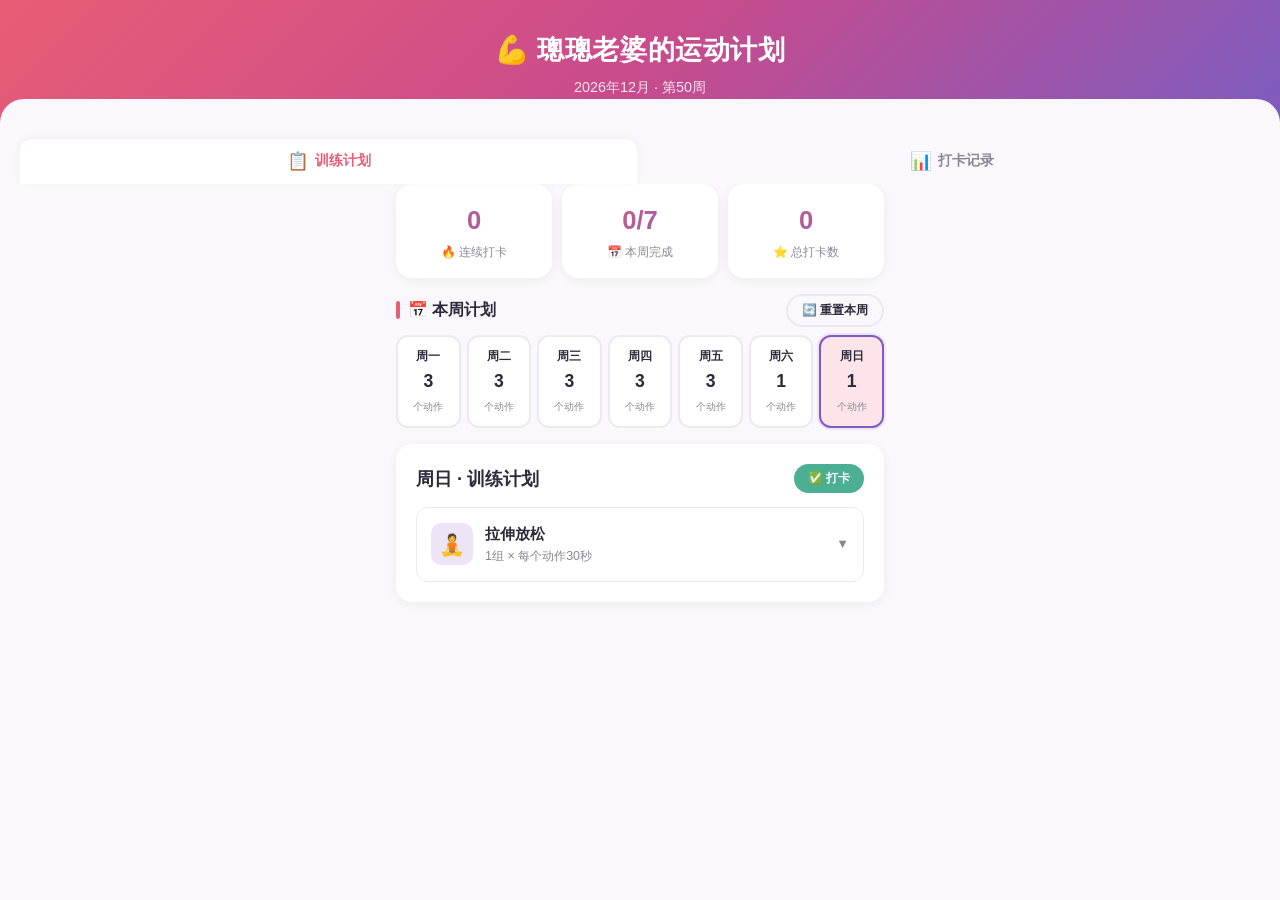
==== index.html @ e500bc90 "🔧 重构：分离管理页面和老婆视图，清理未使用文件" ====
<!DOCTYPE html>
<html lang="zh-CN">
<head>
<meta charset="UTF-8">
<meta name="viewport" content="width=device-width, initial-scale=1.0">
<title>💪 璁璁老婆的运动计划</title>
<script src="data/exercises.js"></script>
<style>
  :root {
    --bg: #faf8fc;
    --card: #ffffff;
    --primary: #e85d75;
    --primary-light: #fce4e9;
    --accent: #7c5cbf;
    --accent-light: #ede4f7;
    --text: #2d2a3a;
    --text-muted: #8a8695;
    --border: #eceaf0;
    --success: #4caf93;
    --success-light: #e6f7f1;
    --warning: #f0a855;
    --radius: 16px;
    --shadow: 0 2px 12px rgba(44,30,60,0.06);
    --shadow-lg: 0 8px 32px rgba(44,30,60,0.10);
  }
  * { margin:0; padding:0; box-sizing:border-box; }
  body {
    font-family: -apple-system, BlinkMacSystemFont, 'Segoe UI', 'PingFang SC', 'Microsoft YaHei', sans-serif;
    background: var(--bg);
    color: var(--text);
    line-height: 1.6;
    min-height: 100vh;
  }

  /* ===== HEADER ===== */
  .header {
    background: linear-gradient(135deg, #e85d75 0%, #c94b8c 50%, #7c5cbf 100%);
    color: #fff;
    padding: 28px 24px 24px;
    text-align: center;
    position: relative;
    overflow: hidden;
  }
  .header::after {
    content: '';
    position: absolute;
    bottom: 0; left: 0; right: 0;
    height: 24px;
    background: var(--bg);
    border-radius: 24px 24px 0 0;
  }
  .header h1 { font-size: 1.7rem; font-weight: 700; letter-spacing: 0.02em; }
  .header .subtitle { font-size: 0.9rem; opacity: 0.85; margin-top: 4px; }

  /* ===== TABS ===== */
  .tabs {
    display: flex;
    gap: 6px;
    padding: 16px 20px 0;
    background: var(--bg);
    position: sticky;
    top: 0;
    z-index: 10;
  }
  .tab {
    flex: 1;
    padding: 12px 8px;
    border: none;
    background: transparent;
    border-radius: 12px 12px 0 0;
    font-size: 0.85rem;
    font-weight: 600;
    color: var(--text-muted);
    cursor: pointer;
    transition: all 0.2s;
    display: flex;
    align-items: center;
    justify-content: center;
    gap: 6px;
  }
  .tab.active {
    background: var(--card);
    color: var(--primary);
    box-shadow: 0 -2px 8px rgba(0,0,0,0.04);
  }
  .tab .icon { font-size: 1.1rem; }

  /* ===== MAIN CONTENT ===== */
  .main {
    max-width: 520px;
    margin: 0 auto;
    padding: 0 16px 100px;
  }

  /* ===== STATS ROW ===== */
  .stats-row {
    display: grid;
    grid-template-columns: repeat(3, 1fr);
    gap: 10px;
    margin-bottom: 16px;
  }
  .stat-card {
    background: var(--card);
    border-radius: var(--radius);
    padding: 16px 12px;
    text-align: center;
    box-shadow: var(--shadow);
  }
  .stat-card .num {
    font-size: 1.6rem;
    font-weight: 800;
    background: linear-gradient(135deg, var(--primary), var(--accent));
    -webkit-background-clip: text;
    -webkit-text-fill-color: transparent;
    background-clip: text;
  }
  .stat-card .label { font-size: 0.75rem; color: var(--text-muted); margin-top: 2px; }

  /* ===== WEEK GRID ===== */
  .section-title {
    font-size: 1rem;
    font-weight: 700;
    margin: 20px 0 10px;
    display: flex;
    align-items: center;
    gap: 8px;
  }
  .section-title::before {
    content: '';
    width: 4px;
    height: 18px;
    background: var(--primary);
    border-radius: 2px;
  }
  .week-grid {
    display: grid;
    grid-template-columns: repeat(7, 1fr);
    gap: 6px;
    margin-bottom: 16px;
  }
  .day-chip {
    background: var(--card);
    border: 2px solid var(--border);
    border-radius: 12px;
    padding: 10px 4px;
    text-align: center;
    cursor: pointer;
    transition: all 0.2s;
    font-size: 0.72rem;
    position: relative;
  }
  .day-chip:hover { border-color: var(--primary-light); }
  .day-chip.active { border-color: var(--primary); background: var(--primary-light); }
  .day-chip.today { border-color: var(--accent); box-shadow: 0 0 0 2px var(--accent-light); }
  .day-chip.checked { background: var(--success-light); border-color: var(--success); }
  .day-chip.checked::after {
    content: '✓';
    position: absolute;
    top: -6px;
    right: -4px;
    background: var(--success);
    color: #fff;
    width: 18px;
    height: 18px;
    border-radius: 50%;
    font-size: 0.65rem;
    display: flex;
    align-items: center;
    justify-content: center;
    font-weight: 700;
  }
  .day-chip .day-name { font-weight: 600; display: block; }
  .day-chip .day-num { font-size: 1.1rem; font-weight: 700; display: block; margin: 2px 0; }

  /* ===== SELECTED DAY ===== */
  .selected-day-panel {
    background: var(--card);
    border-radius: var(--radius);
    padding: 20px;
    box-shadow: var(--shadow);
    margin-bottom: 16px;
  }
  .selected-day-header {
    display: flex;
    align-items: center;
    justify-content: space-between;
    margin-bottom: 14px;
  }
  .selected-day-header h3 { font-size: 1.15rem; }
  .btn {
    padding: 8px 18px;
    border-radius: 20px;
    border: none;
    font-weight: 600;
    font-size: 0.82rem;
    cursor: pointer;
    transition: all 0.2s;
    display: inline-flex;
    align-items: center;
    gap: 6px;
  }
  .btn-primary { background: var(--primary); color: #fff; }
  .btn-primary:hover { background: #d44a63; transform: translateY(-1px); box-shadow: 0 4px 12px rgba(232,93,117,0.35); }
  .btn-outline { background: transparent; border: 2px solid var(--border); color: var(--text); }
  .btn-outline:hover { border-color: var(--primary); color: var(--primary); }
  .btn-success { background: var(--success); color: #fff; }
  .btn-success:hover { background: #3d9e7d; }
  .btn-sm { padding: 6px 14px; font-size: 0.75rem; }

  /* ===== EXERCISE CARD ===== */
  .exercise-list { display: flex; flex-direction: column; gap: 10px; }
  .exercise-card {
    border: 1.5px solid var(--border);
    border-radius: 12px;
    overflow: hidden;
    transition: all 0.2s;
  }
  .exercise-card.expanded { border-color: var(--primary-light); box-shadow: var(--shadow); }
  .exercise-card-header {
    display: flex;
    align-items: center;
    padding: 14px;
    cursor: pointer;
    gap: 12px;
  }
  .exercise-card-header:hover { background: #faf9fc; }
  .exercise-icon {
    width: 42px;
    height: 42px;
    border-radius: 10px;
    display: flex;
    align-items: center;
    justify-content: center;
    font-size: 1.3rem;
    flex-shrink: 0;
  }
  .exercise-info { flex:1; min-width: 0; }
  .exercise-info .name { font-weight: 700; font-size: 0.95rem; }
  .exercise-info .meta { font-size: 0.78rem; color: var(--text-muted); }
  .exercise-arrow { color: var(--text-muted); transition: transform 0.2s; font-size: 0.8rem; }
  .exercise-card.expanded .exercise-arrow { transform: rotate(180deg); }
  .exercise-card-body { display: none; padding: 0 14px 16px; }
  .exercise-card.expanded .exercise-card-body { display: block; }

  /* ===== EXERCISE DETAILS ===== */
  .detail-block { margin-bottom: 12px; }
  .detail-label { font-size: 0.75rem; font-weight: 700; color: var(--text-muted); text-transform: uppercase; letter-spacing: 0.04em; margin-bottom: 4px; }
  .detail-text { font-size: 0.88rem; color: var(--text); line-height: 1.7; }
  .video-wrapper {
    position: relative;
    padding-bottom: 56.25%;
    height: 0;
    border-radius: 8px;
    overflow: hidden;
    margin-top: 8px;
    background: #f0eef4;
  }
  .video-wrapper iframe {
    position: absolute;
    top: 0; left: 0;
    width: 100%;
    height: 100%;
    border: none;
  }
  .video-placeholder {
    position: absolute;
    inset: 0;
    display: flex;
    flex-direction: column;
    align-items: center;
    justify-content: center;
    color: var(--text-muted);
    font-size: 0.85rem;
    gap: 8px;
  }
  .video-placeholder .play-icon {
    width: 48px; height: 48px;
    border-radius: 50%;
    background: rgba(0,0,0,0.08);
    display: flex;
    align-items: center;
    justify-content: center;
    font-size: 1.3rem;
  }
  .sets-reps { display: flex; gap: 8px; flex-wrap: wrap; }
  .sr-chip {
    background: var(--primary-light);
    color: var(--primary);
    padding: 4px 12px;
    border-radius: 20px;
    font-size: 0.78rem;
    font-weight: 600;
  }

  /* ===== PROGRESS ===== */
  .progress-bar-bg {
    height: 8px;
    background: var(--border);
    border-radius: 4px;
    overflow: hidden;
    margin: 8px 0;
  }
  .progress-bar-fill {
    height: 100%;
    background: linear-gradient(90deg, var(--primary), var(--accent));
    border-radius: 4px;
    transition: width 0.5s ease;
  }
  .history-item {
    display: flex;
    align-items: center;
    gap: 12px;
    padding: 12px 14px;
    background: var(--card);
    border-radius: 10px;
    margin-bottom: 8px;
    box-shadow: var(--shadow);
  }
  .history-date { font-weight: 700; font-size: 0.9rem; min-width: 60px; }
  .history-exercises { font-size: 0.82rem; color: var(--text-muted); flex:1; }
  .history-badge {
    padding: 4px 10px;
    border-radius: 20px;
    font-size: 0.72rem;
    font-weight: 700;
    background: var(--success-light);
    color: var(--success);
  }

  /* ===== RESPONSIVE ===== */
  @media (max-width: 420px) {
    .week-grid { gap: 3px; }
    .day-chip { padding: 8px 2px; font-size: 0.68rem; border-radius: 8px; }
    .stats-row { gap: 6px; }
    .stat-card { padding: 12px 8px; }
  }

  .empty-state {
    text-align: center;
    padding: 40px 20px;
    color: var(--text-muted);
  }
  .empty-state .emoji { font-size: 3rem; margin-bottom: 12px; }
</style>
</head>
<body>

<div class="header">
  <h1>💪 璁璁老婆的运动计划</h1>
  <div class="subtitle" id="headerDate">2026年7月 · 第5周</div>
</div>

<div class="tabs">
  <button class="tab active" onclick="switchTab('plan')"><span class="icon">📋</span> 训练计划</button>
  <button class="tab" onclick="switchTab('progress')"><span class="icon">📊</span> 打卡记录</button>
</div>

<div class="main">
  <!-- ===== TAB: PLAN ===== -->
  <div id="tab-plan">
    <!-- Stats -->
    <div class="stats-row">
      <div class="stat-card">
        <div class="num" id="stat-streak">0</div>
        <div class="label">🔥 连续打卡</div>
      </div>
      <div class="stat-card">
        <div class="num" id="stat-week">0/7</div>
        <div class="label">📅 本周完成</div>
      </div>
      <div class="stat-card">
        <div class="num" id="stat-total">0</div>
        <div class="label">⭐ 总打卡数</div>
      </div>
    </div>

    <!-- Week selector -->
    <div style="display:flex;align-items:center;justify-content:space-between;margin-bottom:8px;">
      <div class="section-title" style="margin:0;">📅 本周计划</div>
      <button class="btn btn-outline btn-sm" onclick="resetWeek()">🔄 重置本周</button>
    </div>

    <!-- Day chips -->
    <div class="week-grid" id="weekGrid"></div>

    <!-- Selected day panel -->
    <div class="selected-day-panel" id="dayPanel">
      <div class="selected-day-header">
        <h3 id="dayPanelTitle">星期一</h3>
        <button class="btn btn-success btn-sm" id="btnCheckin" onclick="checkinDay()">✅ 打卡</button>
      </div>
      <div class="exercise-list" id="exerciseList"></div>
    </div>
  </div>

  <!-- ===== TAB: PROGRESS ===== -->
  <div id="tab-progress" style="display:none;">
    <div class="section-title">📊 本月进展</div>
    <div style="background:var(--card);border-radius:var(--radius);padding:20px;box-shadow:var(--shadow);margin-bottom:16px;">
      <div style="display:flex;justify-content:space-between;margin-bottom:4px;">
        <span style="font-weight:700;">本月完成率</span>
        <span style="font-weight:700;color:var(--primary);" id="monthRate">0%</span>
      </div>
      <div class="progress-bar-bg">
        <div class="progress-bar-fill" id="monthProgress" style="width:0%;"></div>
      </div>
      <div style="font-size:0.78rem;color:var(--text-muted);margin-top:4px;" id="monthDetail">已完成 0 天 / 共 31 天</div>
    </div>

    <div class="section-title">📝 打卡历史</div>
    <div id="historyList">
      <div class="empty-state">
        <div class="emoji">🏃‍♀️</div>
        <div>还没有打卡记录<br>开始你的第一次训练吧！</div>
      </div>
    </div>
  </div>
</div>

<script>
// ===== DATA =====
const STORAGE_KEY = 'workout_planner_data';
const DAY_NAMES = ['周一', '周二', '周三', '周四', '周五', '周六', '周日'];
const DAY_KEYS = ['mon','tue','wed','thu','fri','sat','sun'];

// Use exercise library from data/exercises.js (EXERCISE_LIBRARY + WEEKLY_PLAN)
// Falls back to empty objects if the file didn't load
const LIBRARY = typeof EXERCISE_LIBRARY !== 'undefined' ? EXERCISE_LIBRARY : {};
const PLAN = typeof WEEKLY_PLAN !== 'undefined' ? WEEKLY_PLAN : {};

// ===== STATE =====
let appData = loadData();
let selectedDay = DAY_KEYS[new Date().getDay() === 0 ? 6 : new Date().getDay() - 1];

function getDefaultData() {
  const data = {
    weeks: {},
    checkins: {},
    created: new Date().toISOString()
  };
  const weekKey = getCurrentWeekKey();
  data.weeks[weekKey] = {};
  DAY_KEYS.forEach((day) => {
    data.weeks[weekKey][day] = [];
    const names = PLAN[day] || [];
    names.forEach((name) => {
      if (LIBRARY[name]) {
        data.weeks[weekKey][day].push({ name: name, ...LIBRARY[name] });
      }
    });
  });
  return data;
}

function loadData() {
  try {
    const raw = localStorage.getItem(STORAGE_KEY);
    if (raw) {
      const data = JSON.parse(raw);
      if (data.weeks && data.checkins) return data;
    }
  } catch(e) {}
  return getDefaultData();
}

function saveData() {
  localStorage.setItem(STORAGE_KEY, JSON.stringify(appData));
}

function getCurrentWeekKey() {
  const now = new Date();
  const startOfYear = new Date(now.getFullYear(), 0, 1);
  const weekNum = Math.ceil(((now - startOfYear) / 86400000 + startOfYear.getDay() + 1) / 7);
  return `${now.getFullYear()}-W${weekNum}`;
}

function getTodayKey() {
  const now = new Date();
  return `${now.getFullYear()}-${String(now.getMonth()+1).padStart(2,'0')}-${String(now.getDate()).padStart(2,'0')}`;
}

function getWeekExercises() {
  const wk = getCurrentWeekKey();
  if (!appData.weeks[wk]) appData.weeks[wk] = {};
  return appData.weeks[wk];
}

// ===== RENDER =====
function renderAll() {
  renderWeekGrid();
  renderDayPanel();
  renderProgress();
  renderStats();
  updateHeader();
}

function updateHeader() {
  const now = new Date();
  const startOfYear = new Date(now.getFullYear(), 0, 1);
  const weekNum = Math.ceil(((now - startOfYear) / 86400000 + startOfYear.getDay() + 1) / 7);
  document.getElementById('headerDate').textContent =
    `${now.getFullYear()}年${now.getMonth()+1}月 · 第${weekNum}周`;
}

function renderWeekGrid() {
  const grid = document.getElementById('weekGrid');
  const today = new Date().getDay();
  const todayIdx = today === 0 ? 6 : today - 1;
  const weekData = getWeekExercises();

  grid.innerHTML = DAY_KEYS.map((key, i) => {
    const exercises = weekData[key] || [];
    const hasContent = exercises.length > 0;
    const dateKey = getDateKeyForDay(i);
    const isChecked = !!appData.checkins[dateKey];
    let cls = 'day-chip';
    if (key === selectedDay) cls += ' active';
    if (i === todayIdx) cls += ' today';
    if (isChecked) cls += ' checked';
    return `<div class="${cls}" onclick="selectDay('${key}')">
      <span class="day-name">${DAY_NAMES[i]}</span>
      <span class="day-num">${hasContent ? exercises.length : '-'}</span>
      <span style="font-size:0.65rem;color:var(--text-muted);">${hasContent ? '个动作' : '休息'}</span>
    </div>`;
  }).join('');
}

function renderDayPanel() {
  const weekData = getWeekExercises();
  const exercises = weekData[selectedDay] || [];
  const dayName = DAY_NAMES[DAY_KEYS.indexOf(selectedDay)];
  const dateKey = getDateKeyForSelected();
  const isChecked = !!appData.checkins[dateKey];

  document.getElementById('dayPanelTitle').textContent = `${dayName} · 训练计划`;
  const btnCheckin = document.getElementById('btnCheckin');
  btnCheckin.textContent = isChecked ? '✅ 已打卡' : '✅ 打卡';
  btnCheckin.className = isChecked ? 'btn btn-sm' : 'btn btn-success btn-sm';
  if (isChecked) {
    btnCheckin.style.background = '#e6f7f1';
    btnCheckin.style.color = '#4caf93';
    btnCheckin.style.cursor = 'default';
  } else {
    btnCheckin.style.background = '';
    btnCheckin.style.color = '';
    btnCheckin.style.cursor = '';
  }

  const list = document.getElementById('exerciseList');
  if (exercises.length === 0) {
    list.innerHTML = `<div class="empty-state">
      <div class="emoji">🏖️</div>
      <div>今天是休息日~</div>
    </div>`;
    return;
  }

  list.innerHTML = exercises.map((ex, idx) => {
    const typeIcons = { strength: '🏋️', cardio: '🏃', flexibility: '🧘', core: '🎯' };
    const typeColors = { strength: '#fce4e9', cardio: '#fff3e0', flexibility: '#ede4f7', core: '#e3f2fd' };
    const icon = typeIcons[ex.type] || '💪';
    const bg = typeColors[ex.type] || '#fce4e9';
    const videoHtml = ex.video
      ? `<div class="detail-block">
          <div class="detail-label">🎬 教学视频</div>
          <div class="video-wrapper">${parseVideoEmbed(ex.video)}</div>
        </div>`
      : `<div class="detail-block">
          <div class="detail-label">🎬 教学视频</div>
          <div class="video-wrapper">
            <div class="video-placeholder">
              <div class="play-icon">📹</div>
              <span>暂无教学视频</span>
            </div>
          </div>
        </div>`;

    return `<div class="exercise-card" id="ex-card-${idx}">
      <div class="exercise-card-header" onclick="toggleExercise(${idx})">
        <div class="exercise-icon" style="background:${bg};">${icon}</div>
        <div class="exercise-info">
          <div class="name">${escapeHtml(ex.name)}</div>
          <div class="meta">${ex.sets}组 × ${ex.reps}</div>
        </div>
        <span class="exercise-arrow">▼</span>
      </div>
      <div class="exercise-card-body">
        <div class="detail-block">
          <div class="detail-label">📐 组数 & 次数</div>
          <div class="sets-reps">
            <span class="sr-chip">${ex.sets} 组</span>
            <span class="sr-chip">${ex.reps}</span>
          </div>
        </div>
        <div class="detail-block">
          <div class="detail-label">📖 动作详解</div>
          <div class="detail-text">${escapeHtml(ex.desc || '暂无详细讲解').replace(/\n/g, '<br>')}</div>
        </div>
        ${videoHtml}
      </div>
    </div>`;
  }).join('');
}

function renderStats() {
  const weekData = getWeekExercises();
  let weekChecked = 0;
  DAY_KEYS.forEach((day, i) => {
    const dk = getDateKeyForDay(i);
    if (appData.checkins[dk]) weekChecked++;
  });

  const totalCheckins = Object.keys(appData.checkins).length;

  let streak = 0;
  const now = new Date();
  for (let i = 0; i < 365; i++) {
    const d = new Date(now);
    d.setDate(d.getDate() - i);
    const key = `${d.getFullYear()}-${String(d.getMonth()+1).padStart(2,'0')}-${String(d.getDate()).padStart(2,'0')}`;
    if (appData.checkins[key]) streak++;
    else break;
  }

  document.getElementById('stat-streak').textContent = streak;
  document.getElementById('stat-week').textContent = `${weekChecked}/7`;
  document.getElementById('stat-total').textContent = totalCheckins;
}

function renderProgress() {
  const now = new Date();
  const year = now.getFullYear();
  const month = now.getMonth();
  const daysInMonth = new Date(year, month+1, 0).getDate();
  let checkedInMonth = 0;

  const historyItems = [];
  const allDates = Object.keys(appData.checkins).sort().reverse();

  for (const dk of allDates) {
    const [y, m] = dk.split('-').map(Number);
    if (y === year && m === month + 1) checkedInMonth++;
    if (historyItems.length < 30) {
      historyItems.push(dk);
    }
  }

  const rate = daysInMonth > 0 ? Math.round((checkedInMonth / daysInMonth) * 100) : 0;
  document.getElementById('monthRate').textContent = rate + '%';
  document.getElementById('monthProgress').style.width = rate + '%';
  document.getElementById('monthDetail').textContent = `已完成 ${checkedInMonth} 天 / 共 ${daysInMonth} 天`;

  const histList = document.getElementById('historyList');
  if (historyItems.length === 0) {
    histList.innerHTML = `<div class="empty-state">
      <div class="emoji">🏃‍♀️</div>
      <div>还没有打卡记录<br>开始你的第一次训练吧！</div>
    </div>`;
    return;
  }

  histList.innerHTML = historyItems.map(dk => {
    const [y, m, d] = dk.split('-').map(Number);
    const date = new Date(y, m-1, d);
    const dayNames = ['周日','周一','周二','周三','周四','周五','周六'];
    const dayName = dayNames[date.getDay()];
    return `<div class="history-item">
      <div class="history-date">${m}/${d}<br><small>${dayName}</small></div>
      <div class="history-exercises">完成训练计划</div>
      <div class="history-badge">✅ 已打卡</div>
    </div>`;
  }).join('');
}

// ===== HELPERS =====
function getDateKeyForDay(dayIndex) {
  const now = new Date();
  const currentDay = now.getDay();
  const mondayOffset = currentDay === 0 ? -6 : 1 - currentDay;
  const monday = new Date(now);
  monday.setDate(now.getDate() + mondayOffset);
  const target = new Date(monday);
  target.setDate(monday.getDate() + dayIndex);
  return `${target.getFullYear()}-${String(target.getMonth()+1).padStart(2,'0')}-${String(target.getDate()).padStart(2,'0')}`;
}

function getDateKeyForSelected() {
  return getDateKeyForDay(DAY_KEYS.indexOf(selectedDay));
}

function parseVideoEmbed(url) {
  if (!url) return '';
  let match = url.match(/(?:youtube\.com\/watch\?v=|youtu\.be\/|youtube\.com\/embed\/)([a-zA-Z0-9_-]+)/);
  if (match) {
    return `<iframe src="https://www.youtube.com/embed/${match[1]}" allowfullscreen></iframe>`;
  }
  match = url.match(/bilibili\.com\/video\/(BV[a-zA-Z0-9]+)/);
  if (match) {
    return `<iframe src="https://player.bilibili.com/player.html?bvid=${match[1]}&page=1" allowfullscreen></iframe>`;
  }
  match = url.match(/b23\.tv\/([a-zA-Z0-9]+)/);
  if (match) {
    return `<div style="text-align:center;padding:12px;color:var(--text-muted);">🔗 B站短链接：<br><a href="${escapeHtml(url)}" target="_blank">${escapeHtml(url)}</a></div>`;
  }
  if (url.includes('<iframe')) return url;
  return `<div style="text-align:center;padding:12px;color:var(--text-muted);">🔗 <a href="${escapeHtml(url)}" target="_blank">点击查看视频</a></div>`;
}

function escapeHtml(str) {
  const div = document.createElement('div');
  div.textContent = str;
  return div.innerHTML;
}

// ===== ACTIONS =====
function switchTab(tab) {
  document.querySelectorAll('.tab').forEach(t => t.classList.remove('active'));
  document.querySelectorAll('.tab').forEach(t => {
    if (t.textContent.includes(tab === 'plan' ? '训练计划' : '打卡记录')) t.classList.add('active');
  });
  document.getElementById('tab-plan').style.display = tab === 'plan' ? 'block' : 'none';
  document.getElementById('tab-progress').style.display = tab === 'progress' ? 'block' : 'none';
  if (tab === 'progress') renderProgress();
}

function selectDay(dayKey) {
  selectedDay = dayKey;
  renderAll();
}

function toggleExercise(idx) {
  const card = document.getElementById('ex-card-' + idx);
  if (card) card.classList.toggle('expanded');
}

function checkinDay() {
  const dateKey = getDateKeyForSelected();
  const weekData = getWeekExercises();
  const exercises = weekData[selectedDay] || [];

  if (exercises.length === 0) {
    alert('今天没有训练计划，休息也是训练的一部分哦~ 🏖️');
    return;
  }

  if (appData.checkins[dateKey]) {
    if (confirm('今天已经打卡了，要取消打卡吗？')) {
      delete appData.checkins[dateKey];
      saveData();
      renderAll();
    }
    return;
  }

  if (confirm(`确认完成"${DAY_NAMES[DAY_KEYS.indexOf(selectedDay)]}"的训练计划？\n${exercises.length}个动作等着你！💪`)) {
    appData.checkins[dateKey] = true;
    saveData();
    renderAll();
    const panel = document.getElementById('dayPanel');
    panel.style.transform = 'scale(1.02)';
    setTimeout(() => { panel.style.transform = ''; }, 200);
  }
}

function resetWeek() {
  if (confirm('确定要重置本周所有训练计划吗？（打卡记录不会清除）')) {
    const wk = getCurrentWeekKey();
    appData.weeks[wk] = {};
    DAY_KEYS.forEach((day) => {
      appData.weeks[wk][day] = [];
      const names = PLAN[day] || [];
      names.forEach((name) => {
        if (LIBRARY[name]) {
          appData.weeks[wk][day].push({ name: name, ...LIBRARY[name] });
        }
      });
    });
    saveData();
    renderAll();
  }
}

// ===== INIT =====
renderAll();
</script>
</body>
</html>
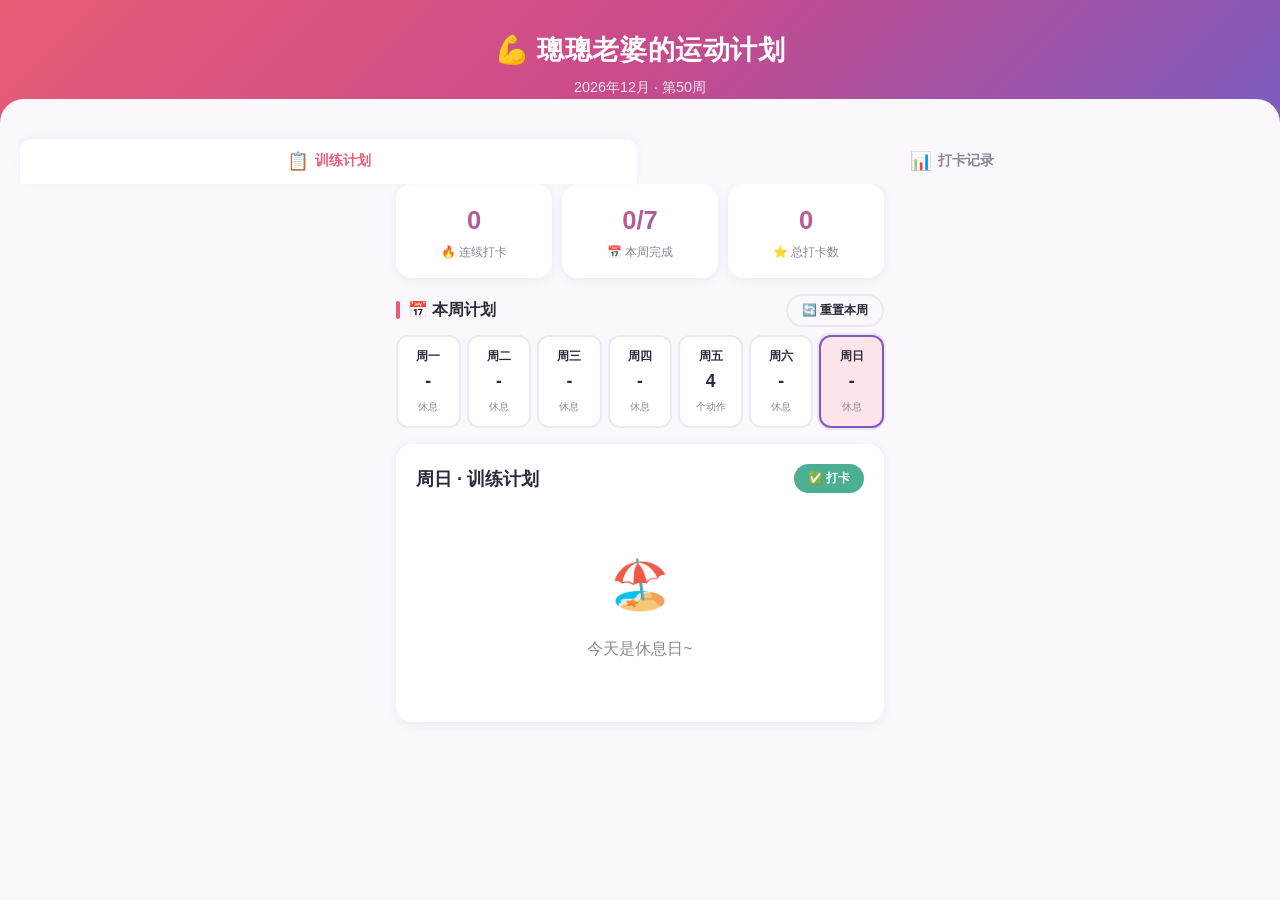
==== commit b6f71165: "✨ 视频下方添加「在哔哩哔哩中打开」链接 + 智能清洗分享文案" ====
--- a/index.html
+++ b/index.html
@@ -561,10 +561,17 @@
     const icon = typeIcons[ex.type] || '💪';
     const bg = typeColors[ex.type] || '#fce4e9';
     const videoHtml = ex.video
-      ? `<div class="detail-block">
-          <div class="detail-label">🎬 教学视频</div>
-          <div class="video-wrapper">${parseVideoEmbed(ex.video)}</div>
-        </div>`
+      ? (() => {
+          const v = parseVideoEmbed(ex.video);
+          const bLink = v.bilibiliUrl
+            ? `<div style="text-align:center;margin-top:6px;"><a href="${escapeHtml(v.bilibiliUrl)}" target="_blank" style="color:var(--primary);font-size:0.78rem;font-weight:600;text-decoration:none;">📱 在哔哩哔哩中打开 →</a></div>`
+            : '';
+          return `<div class="detail-block">
+            <div class="detail-label">🎬 教学视频</div>
+            <div class="video-wrapper">${v.embed}</div>
+            ${bLink}
+          </div>`;
+        })()
       : `<div class="detail-block">
           <div class="detail-label">🎬 教学视频</div>
           <div class="video-wrapper">
@@ -689,21 +696,46 @@
 }
 
 function parseVideoEmbed(url) {
-  if (!url) return '';
-  let match = url.match(/(?:youtube\.com\/watch\?v=|youtu\.be\/|youtube\.com\/embed\/)([a-zA-Z0-9_-]+)/);
+  if (!url) return { embed: '', bilibiliUrl: '' };
+  let match;
+
+  // Extract clean URL from B站 share text like "【标题】https://www.bilibili.com/video/BV..."
+  let cleanUrl = url;
+  let m = url.match(/(https?:\/\/[^\s]*bilibili\.com\/video\/BV[a-zA-Z0-9]+[^\s\]】]*)/);
+  if (m) cleanUrl = m[1];
+
+  // YouTube
+  match = cleanUrl.match(/(?:youtube\.com\/watch\?v=|youtu\.be\/|youtube\.com\/embed\/)([a-zA-Z0-9_-]+)/);
   if (match) {
-    return `<iframe src="https://www.youtube.com/embed/${match[1]}" allowfullscreen></iframe>`;
-  }
-  match = url.match(/bilibili\.com\/video\/(BV[a-zA-Z0-9]+)/);
+    return { embed: `<iframe src="https://www.youtube.com/embed/${match[1]}" allowfullscreen></iframe>`, bilibiliUrl: '' };
+  }
+
+  // Bilibili BV
+  match = cleanUrl.match(/bilibili\.com\/video\/(BV[a-zA-Z0-9]+)/);
   if (match) {
-    return `<iframe src="https://player.bilibili.com/player.html?bvid=${match[1]}&page=1" allowfullscreen></iframe>`;
-  }
-  match = url.match(/b23\.tv\/([a-zA-Z0-9]+)/);
+    const bv = match[1];
+    const bUrl = `https://www.bilibili.com/video/${bv}`;
+    return {
+      embed: `<iframe src="https://player.bilibili.com/player.html?bvid=${bv}&page=1&high_quality=1" allowfullscreen></iframe>`,
+      bilibiliUrl: bUrl
+    };
+  }
+
+  // B23 short link
+  match = cleanUrl.match(/b23\.tv\/([a-zA-Z0-9]+)/);
   if (match) {
-    return `<div style="text-align:center;padding:12px;color:var(--text-muted);">🔗 B站短链接：<br><a href="${escapeHtml(url)}" target="_blank">${escapeHtml(url)}</a></div>`;
-  }
-  if (url.includes('<iframe')) return url;
-  return `<div style="text-align:center;padding:12px;color:var(--text-muted);">🔗 <a href="${escapeHtml(url)}" target="_blank">点击查看视频</a></div>`;
+    return { embed: `<div style="text-align:center;padding:12px;color:var(--text-muted);">🔗 <a href="${escapeHtml(cleanUrl)}" target="_blank">在哔哩哔哩中打开</a></div>`, bilibiliUrl: cleanUrl };
+  }
+
+  if (url.includes('<iframe')) return { embed: url, bilibiliUrl: '' };
+
+  // Unknown format — try to extract any URL
+  m = url.match(/(https?:\/\/[^\s\]】]+)/);
+  if (m) {
+    return { embed: `<div style="text-align:center;padding:12px;color:var(--text-muted);">🔗 <a href="${escapeHtml(m[1])}" target="_blank">点击查看视频</a></div>`, bilibiliUrl: m[1] };
+  }
+
+  return { embed: `<div style="text-align:center;padding:12px;color:var(--text-muted);">🔗 <a href="${escapeHtml(url)}" target="_blank">点击查看视频</a></div>`, bilibiliUrl: url };
 }
 
 function escapeHtml(str) {
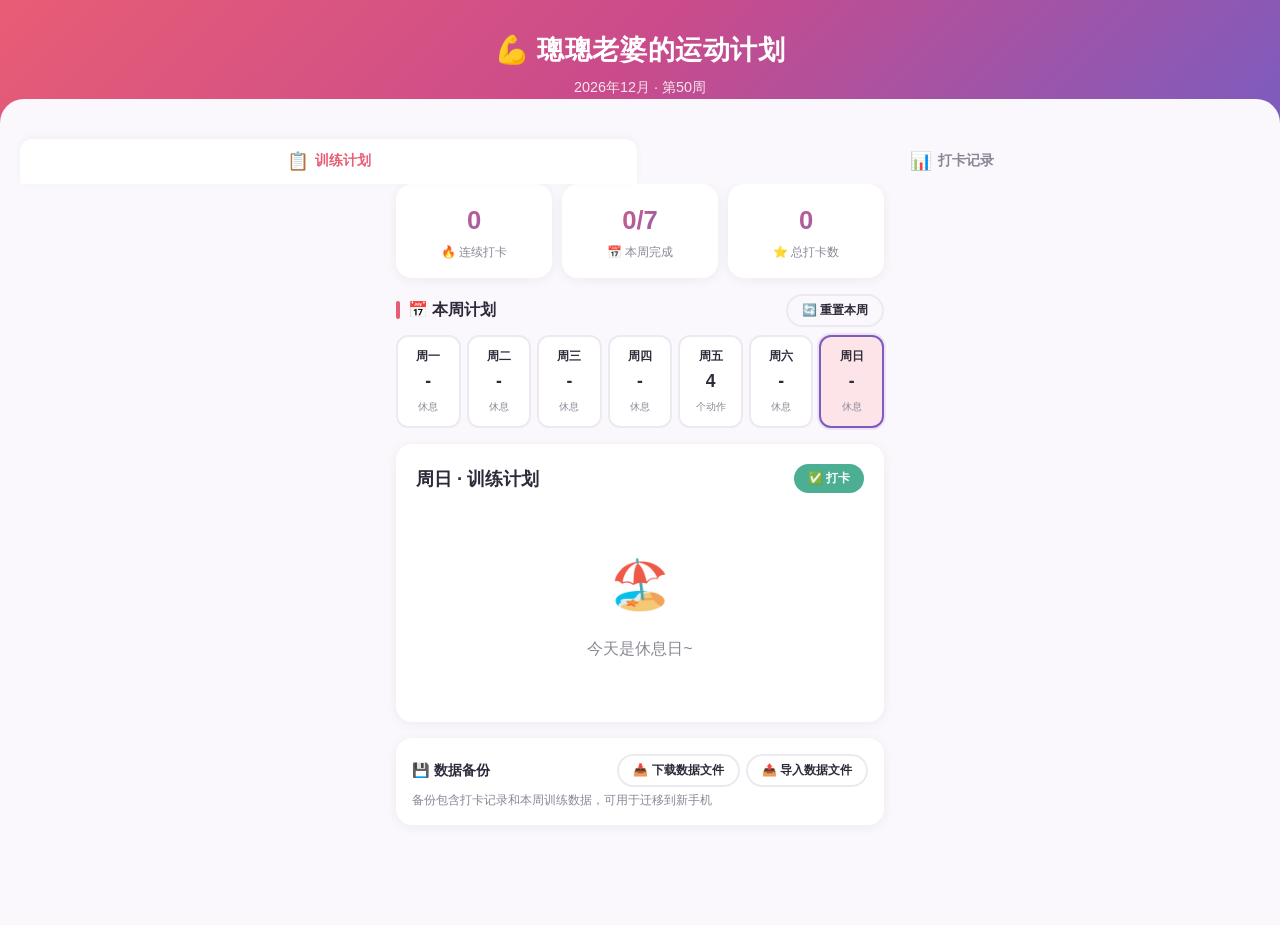
==== commit 11e03145: "✨ 添加数据备份与导入功能（index.html + admin.html）" ====
--- a/index.html
+++ b/index.html
@@ -390,6 +390,19 @@
         <button class="btn btn-success btn-sm" id="btnCheckin" onclick="checkinDay()">✅ 打卡</button>
       </div>
       <div class="exercise-list" id="exerciseList"></div>
+    </div>
+
+    <!-- Data backup -->
+    <div style="background:var(--card);border-radius:var(--radius);padding:16px;box-shadow:var(--shadow);margin-top:12px;">
+      <div style="display:flex;align-items:center;justify-content:space-between;flex-wrap:wrap;gap:8px;">
+        <span style="font-weight:700;font-size:0.88rem;">💾 数据备份</span>
+        <div style="display:flex;gap:6px;">
+          <button class="btn btn-outline btn-sm" onclick="downloadBackup()">📥 下载数据文件</button>
+          <button class="btn btn-outline btn-sm" onclick="document.getElementById('importFile').click()">📤 导入数据文件</button>
+        </div>
+      </div>
+      <div style="font-size:0.73rem;color:var(--text-muted);margin-top:4px;">备份包含打卡记录和本周训练数据，可用于迁移到新手机</div>
+      <input type="file" id="importFile" accept=".json" style="display:none;" onchange="importBackup(event)">
     </div>
   </div>
 
@@ -812,6 +825,49 @@
   }
 }
 
+// ===== BACKUP =====
+function downloadBackup() {
+  const data = JSON.stringify(appData, null, 2);
+  const blob = new Blob([data], { type: 'application/json;charset=utf-8' });
+  const url = URL.createObjectURL(blob);
+  const a = document.createElement('a');
+  a.href = url;
+  const now = new Date();
+  const dateStr = `${now.getFullYear()}-${String(now.getMonth()+1).padStart(2,'0')}-${String(now.getDate()).padStart(2,'0')}`;
+  a.download = `workout-backup-${dateStr}.json`;
+  document.body.appendChild(a);
+  a.click();
+  document.body.removeChild(a);
+  URL.revokeObjectURL(url);
+}
+
+function importBackup(event) {
+  const file = event.target.files[0];
+  if (!file) return;
+  if (!confirm('导入数据将覆盖当前所有打卡记录和训练数据，确定继续？')) {
+    event.target.value = '';
+    return;
+  }
+  const reader = new FileReader();
+  reader.onload = function(e) {
+    try {
+      const data = JSON.parse(e.target.result);
+      if (data.weeks && data.checkins) {
+        appData = data;
+        saveData();
+        renderAll();
+        alert('✅ 数据导入成功！');
+      } else {
+        alert('⚠️ 文件格式不正确，请选择 workout-planner 备份文件');
+      }
+    } catch(err) {
+      alert('⚠️ 文件解析失败，请确认选择的是 JSON 备份文件');
+    }
+  };
+  reader.readAsText(file);
+  event.target.value = '';
+}
+
 // ===== INIT =====
 renderAll();
 </script>
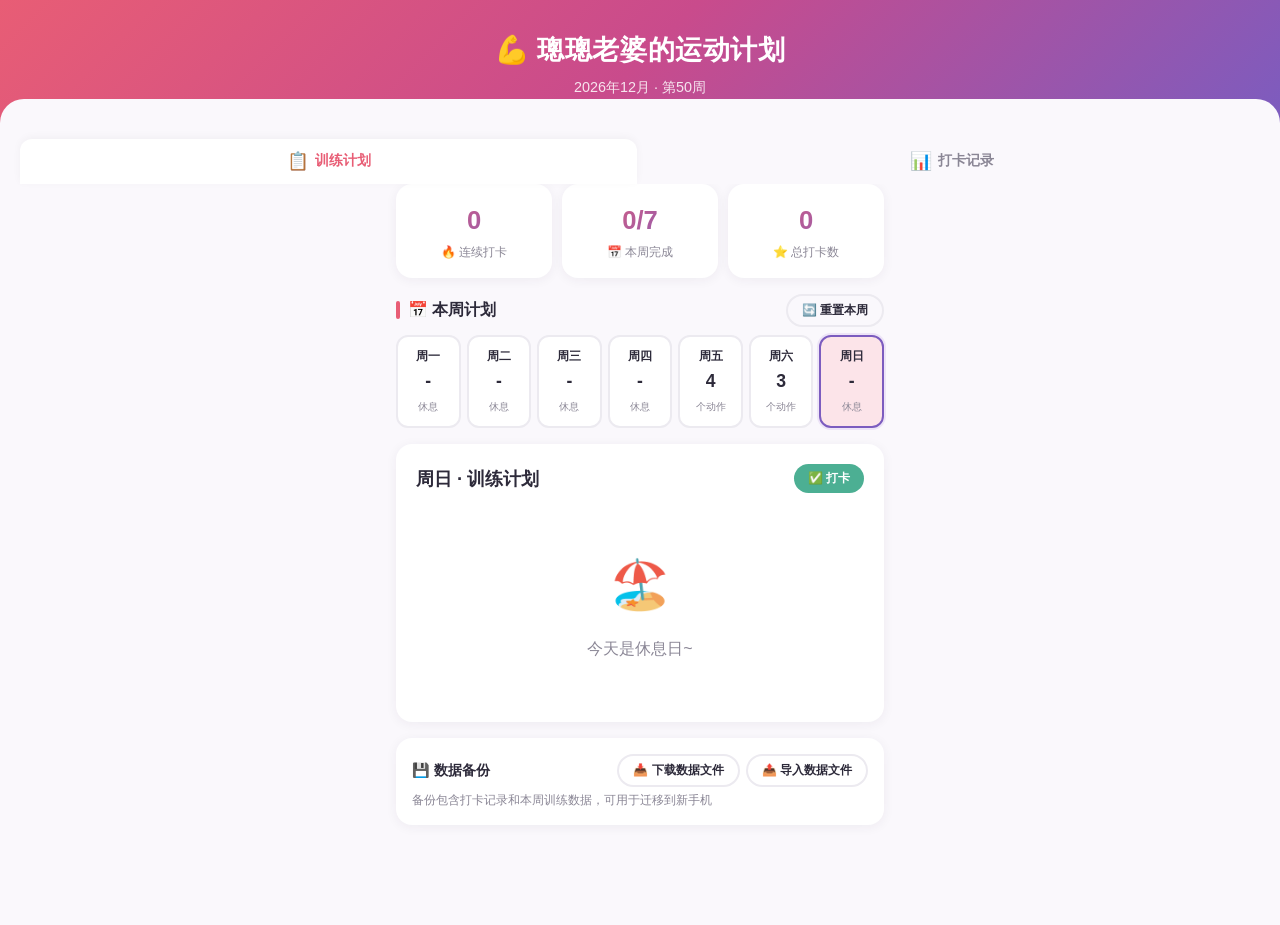
==== commit 22939b42: "✨ 支持抖音视频链接嵌入播放" ====
--- a/index.html
+++ b/index.html
@@ -579,10 +579,13 @@
           const bLink = v.bilibiliUrl
             ? `<div style="text-align:center;margin-top:6px;"><a href="${escapeHtml(v.bilibiliUrl)}" target="_blank" style="color:var(--primary);font-size:0.78rem;font-weight:600;text-decoration:none;">📱 在哔哩哔哩中打开 →</a></div>`
             : '';
+          const dLink = v.douyinUrl
+            ? `<div style="text-align:center;margin-top:6px;"><a href="${escapeHtml(v.douyinUrl)}" target="_blank" style="color:var(--primary);font-size:0.78rem;font-weight:600;text-decoration:none;">📱 在抖音中打开 →</a></div>`
+            : '';
           return `<div class="detail-block">
             <div class="detail-label">🎬 教学视频</div>
             <div class="video-wrapper">${v.embed}</div>
-            ${bLink}
+            ${bLink}${dLink}
           </div>`;
         })()
       : `<div class="detail-block">
@@ -738,6 +741,23 @@
   match = cleanUrl.match(/b23\.tv\/([a-zA-Z0-9]+)/);
   if (match) {
     return { embed: `<div style="text-align:center;padding:12px;color:var(--text-muted);">🔗 <a href="${escapeHtml(cleanUrl)}" target="_blank">在哔哩哔哩中打开</a></div>`, bilibiliUrl: cleanUrl };
+  }
+
+  // Douyin — video page URL
+  match = cleanUrl.match(/douyin\.com\/video\/(\d+)/);
+  if (match) {
+    const videoId = match[1];
+    const dyUrl = `https://www.douyin.com/video/${videoId}`;
+    return {
+      embed: `<iframe src="https://www.douyin.com/embed/${videoId}" allowfullscreen sandbox="allow-scripts allow-same-origin allow-popups" referrerpolicy="no-referrer"></iframe>`,
+      bilibiliUrl: '',
+      douyinUrl: dyUrl
+    };
+  }
+
+  // Douyin — short link (can't resolve client-side, show link)
+  if (/v\.douyin\.com\/[a-zA-Z0-9]+/.test(cleanUrl)) {
+    return { embed: `<div style="text-align:center;padding:12px;color:var(--text-muted);">🔗 <a href="${escapeHtml(cleanUrl)}" target="_blank">在抖音中打开</a></div>`, bilibiliUrl: '', douyinUrl: cleanUrl };
   }
 
   if (url.includes('<iframe')) return { embed: url, bilibiliUrl: '' };
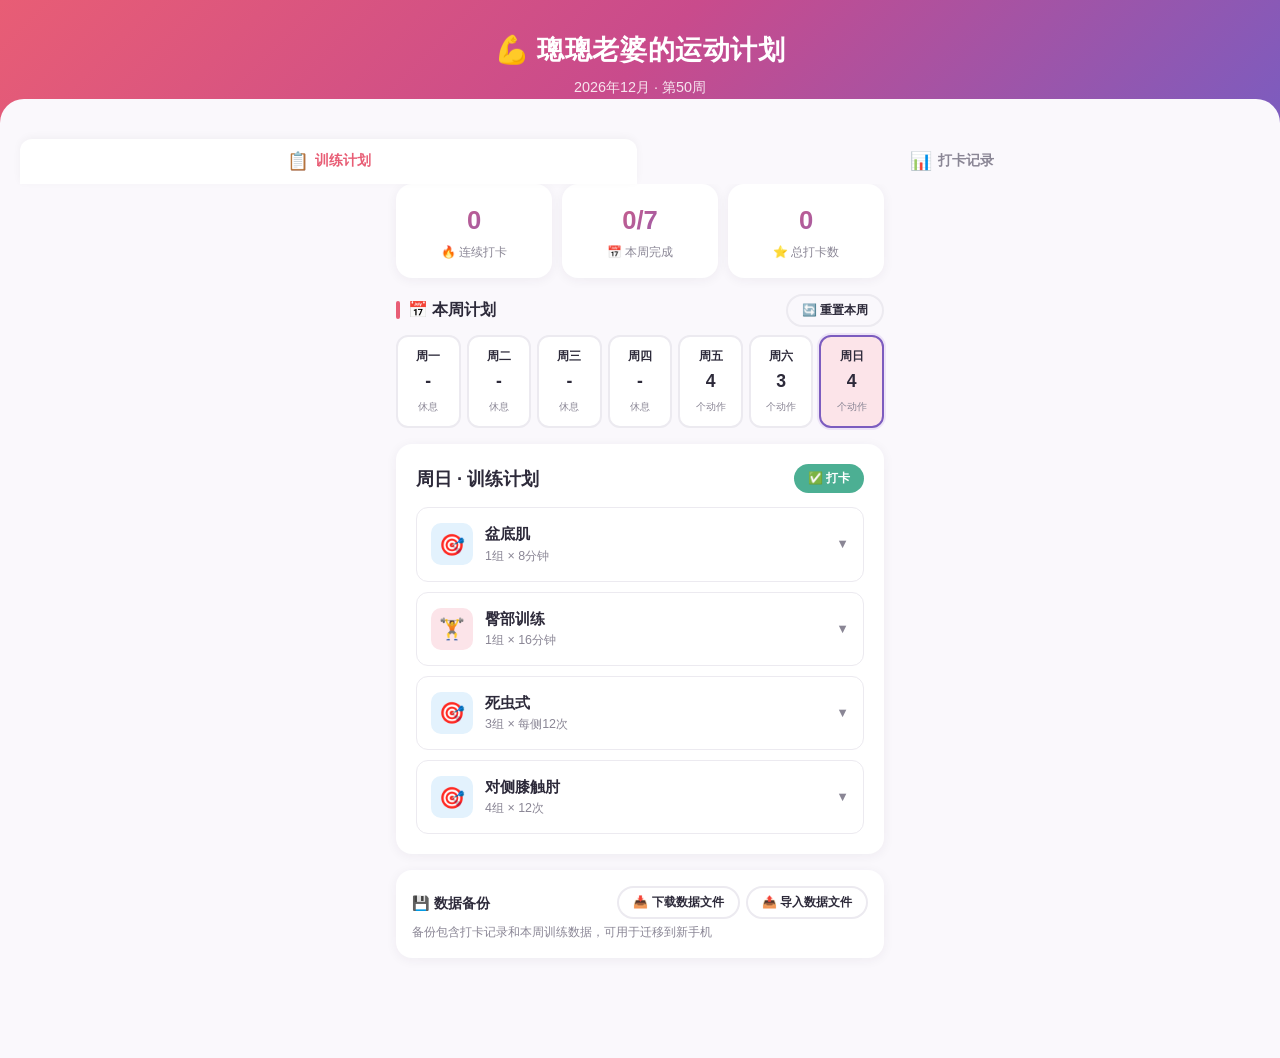
==== commit 4c4105b2: "🐛 抖音视频改为跳转链接（抖音禁止第三方iframe嵌入）" ====
--- a/index.html
+++ b/index.html
@@ -743,13 +743,18 @@
     return { embed: `<div style="text-align:center;padding:12px;color:var(--text-muted);">🔗 <a href="${escapeHtml(cleanUrl)}" target="_blank">在哔哩哔哩中打开</a></div>`, bilibiliUrl: cleanUrl };
   }
 
-  // Douyin — video page URL
+  // Douyin — video page URL (can't iframe, show link card)
   match = cleanUrl.match(/douyin\.com\/video\/(\d+)/);
   if (match) {
     const videoId = match[1];
     const dyUrl = `https://www.douyin.com/video/${videoId}`;
     return {
-      embed: `<iframe src="https://www.douyin.com/embed/${videoId}" allowfullscreen sandbox="allow-scripts allow-same-origin allow-popups" referrerpolicy="no-referrer"></iframe>`,
+      embed: `<div style="text-align:center;padding:20px 12px;background:linear-gradient(135deg,#111 0%,#1a1a2e 100%);border-radius:8px;">
+        <div style="font-size:2rem;margin-bottom:8px;">🎵</div>
+        <div style="color:#fff;font-size:0.9rem;font-weight:600;margin-bottom:4px;">抖音教学视频</div>
+        <div style="color:#999;font-size:0.75rem;margin-bottom:10px;">点击下方按钮在抖音中观看</div>
+        <a href="${escapeHtml(dyUrl)}" target="_blank" style="display:inline-block;background:#fe2c55;color:#fff;padding:8px 24px;border-radius:20px;text-decoration:none;font-size:0.85rem;font-weight:600;">📱 在抖音中打开 →</a>
+      </div>`,
       bilibiliUrl: '',
       douyinUrl: dyUrl
     };
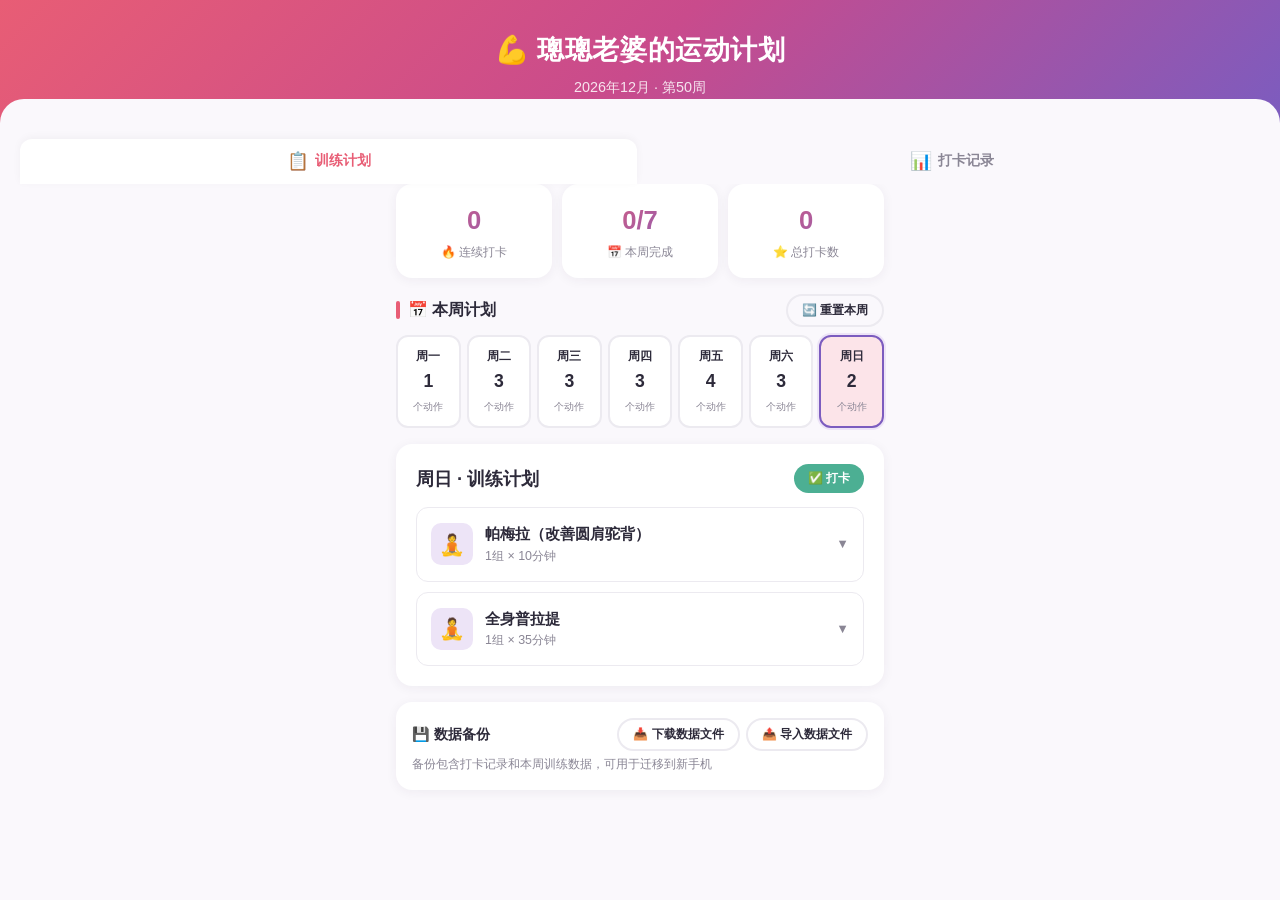
==== commit 59bbd928: "feat: 添加 ?demo 演示模式 — 显示最近7天全部已打卡" ====
--- a/index.html
+++ b/index.html
@@ -445,6 +445,18 @@
 let appData = loadData();
 let selectedDay = DAY_KEYS[new Date().getDay() === 0 ? 6 : new Date().getDay() - 1];
 
+// ===== DEMO MODE: ?demo 参数 =====
+const isDemo = window.location.search.includes('demo');
+if (isDemo) {
+  const today = new Date();
+  for (let i = 6; i >= 0; i--) {
+    const d = new Date(today);
+    d.setDate(d.getDate() - i);
+    const key = `${d.getFullYear()}-${String(d.getMonth()+1).padStart(2,'0')}-${String(d.getDate()).padStart(2,'0')}`;
+    appData.checkins[key] = true;
+  }
+}
+
 function getDefaultData() {
   const data = {
     weeks: {},
@@ -477,6 +489,7 @@
 }
 
 function saveData() {
+  if (isDemo) return; // demo 模式不保存，避免覆盖真实数据
   localStorage.setItem(STORAGE_KEY, JSON.stringify(appData));
 }
 
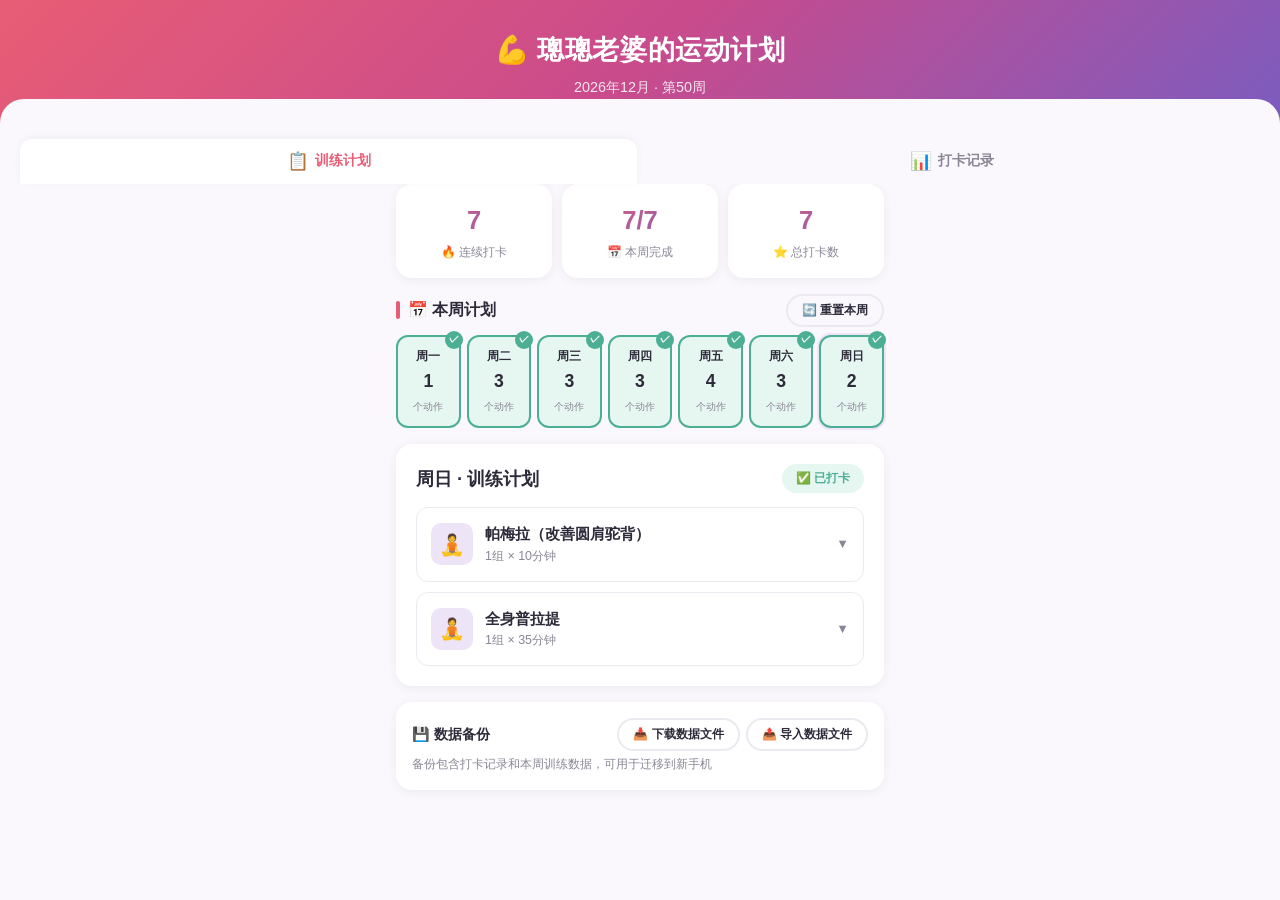
==== commit c9680efe: "feat: 每次加载自动补全最近7天打卡记录" ====
--- a/index.html
+++ b/index.html
@@ -445,9 +445,8 @@
 let appData = loadData();
 let selectedDay = DAY_KEYS[new Date().getDay() === 0 ? 6 : new Date().getDay() - 1];
 
-// ===== DEMO MODE: ?demo 参数 =====
-const isDemo = window.location.search.includes('demo');
-if (isDemo) {
+// 自动补全最近7天打卡（确保随时截图都显示连续7天已打卡）
+(function ensure7DayCheckins() {
   const today = new Date();
   for (let i = 6; i >= 0; i--) {
     const d = new Date(today);
@@ -455,7 +454,8 @@
     const key = `${d.getFullYear()}-${String(d.getMonth()+1).padStart(2,'0')}-${String(d.getDate()).padStart(2,'0')}`;
     appData.checkins[key] = true;
   }
-}
+  saveData();
+})();
 
 function getDefaultData() {
   const data = {
@@ -489,7 +489,6 @@
 }
 
 function saveData() {
-  if (isDemo) return; // demo 模式不保存，避免覆盖真实数据
   localStorage.setItem(STORAGE_KEY, JSON.stringify(appData));
 }
 
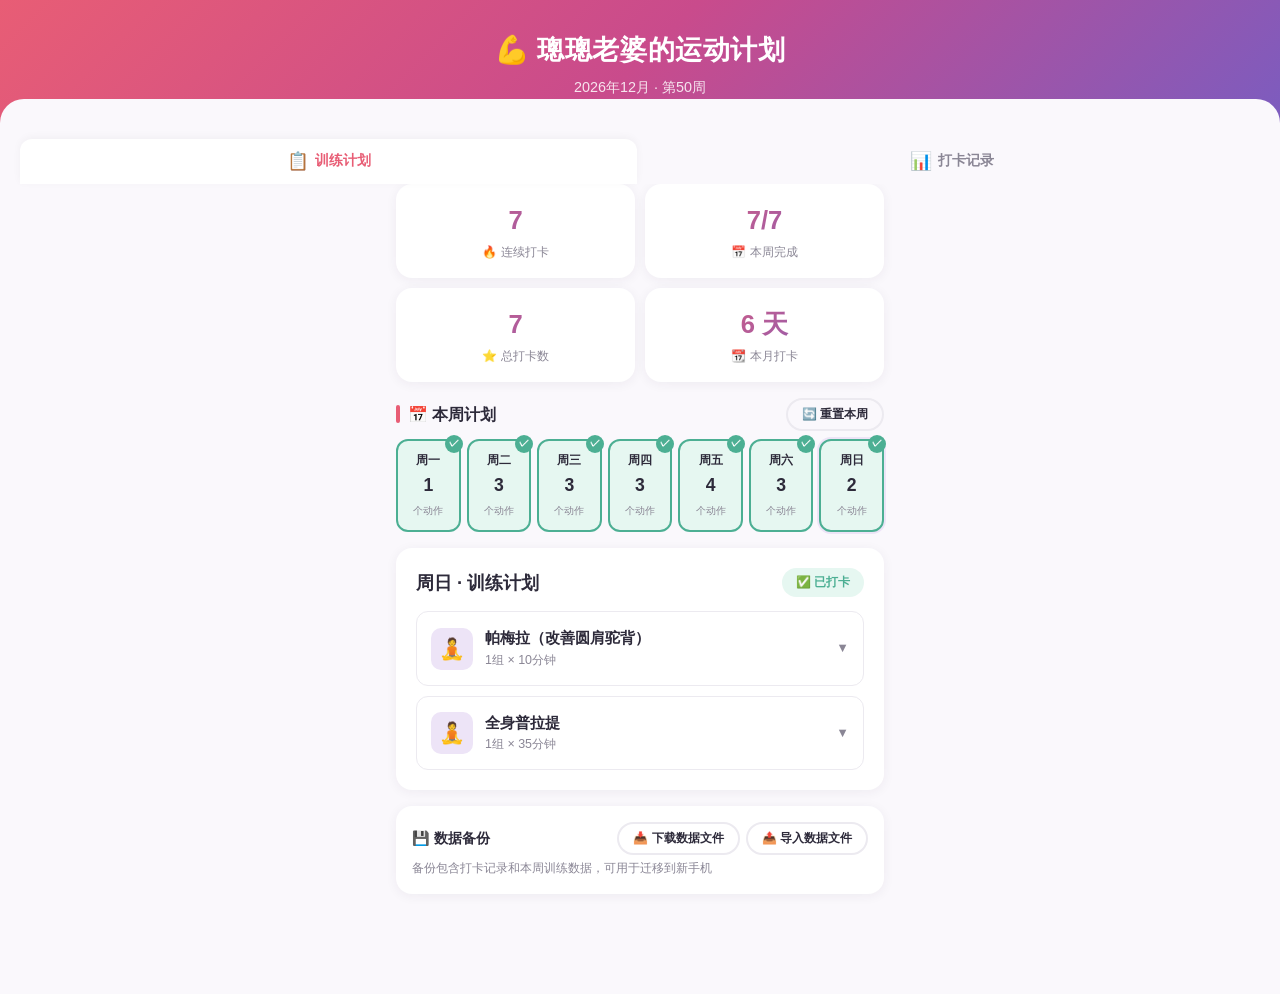
==== commit 8d433df6: "feat: 新增本月打卡天数统计卡片，统计区改为2×2布局" ====
--- a/index.html
+++ b/index.html
@@ -95,7 +95,7 @@
   /* ===== STATS ROW ===== */
   .stats-row {
     display: grid;
-    grid-template-columns: repeat(3, 1fr);
+    grid-template-columns: repeat(2, 1fr);
     gap: 10px;
     margin-bottom: 16px;
   }
@@ -371,6 +371,10 @@
       <div class="stat-card">
         <div class="num" id="stat-total">0</div>
         <div class="label">⭐ 总打卡数</div>
+      </div>
+      <div class="stat-card">
+        <div class="num" id="stat-month">0 天</div>
+        <div class="label">📆 本月打卡</div>
       </div>
     </div>
 
@@ -657,9 +661,19 @@
     else break;
   }
 
+  // 本月打卡天数
+  const nowMonth = now.getMonth();
+  const nowYear = now.getFullYear();
+  let monthChecked = 0;
+  for (const dk of Object.keys(appData.checkins)) {
+    const [y, m] = dk.split('-').map(Number);
+    if (y === nowYear && m === nowMonth + 1) monthChecked++;
+  }
+
   document.getElementById('stat-streak').textContent = streak;
   document.getElementById('stat-week').textContent = `${weekChecked}/7`;
   document.getElementById('stat-total').textContent = totalCheckins;
+  document.getElementById('stat-month').textContent = `${monthChecked} 天`;
 }
 
 function renderProgress() {
